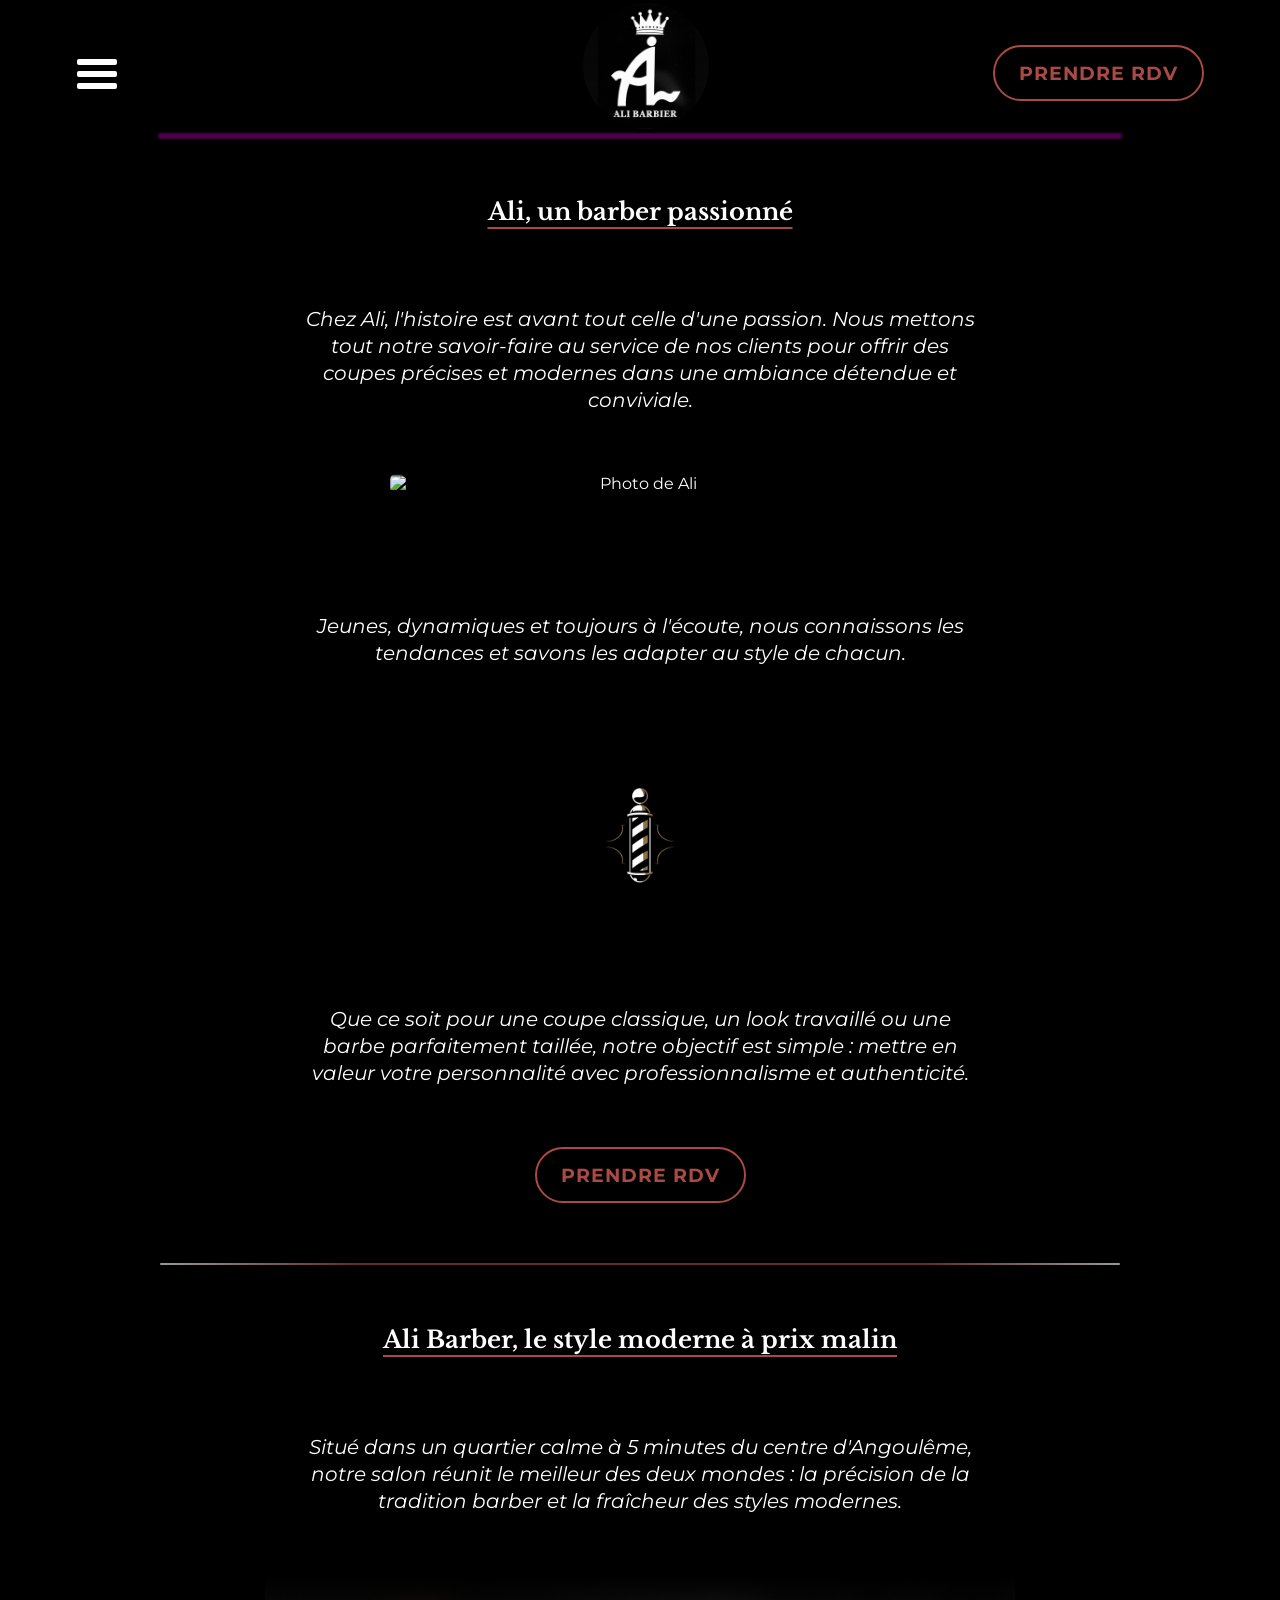
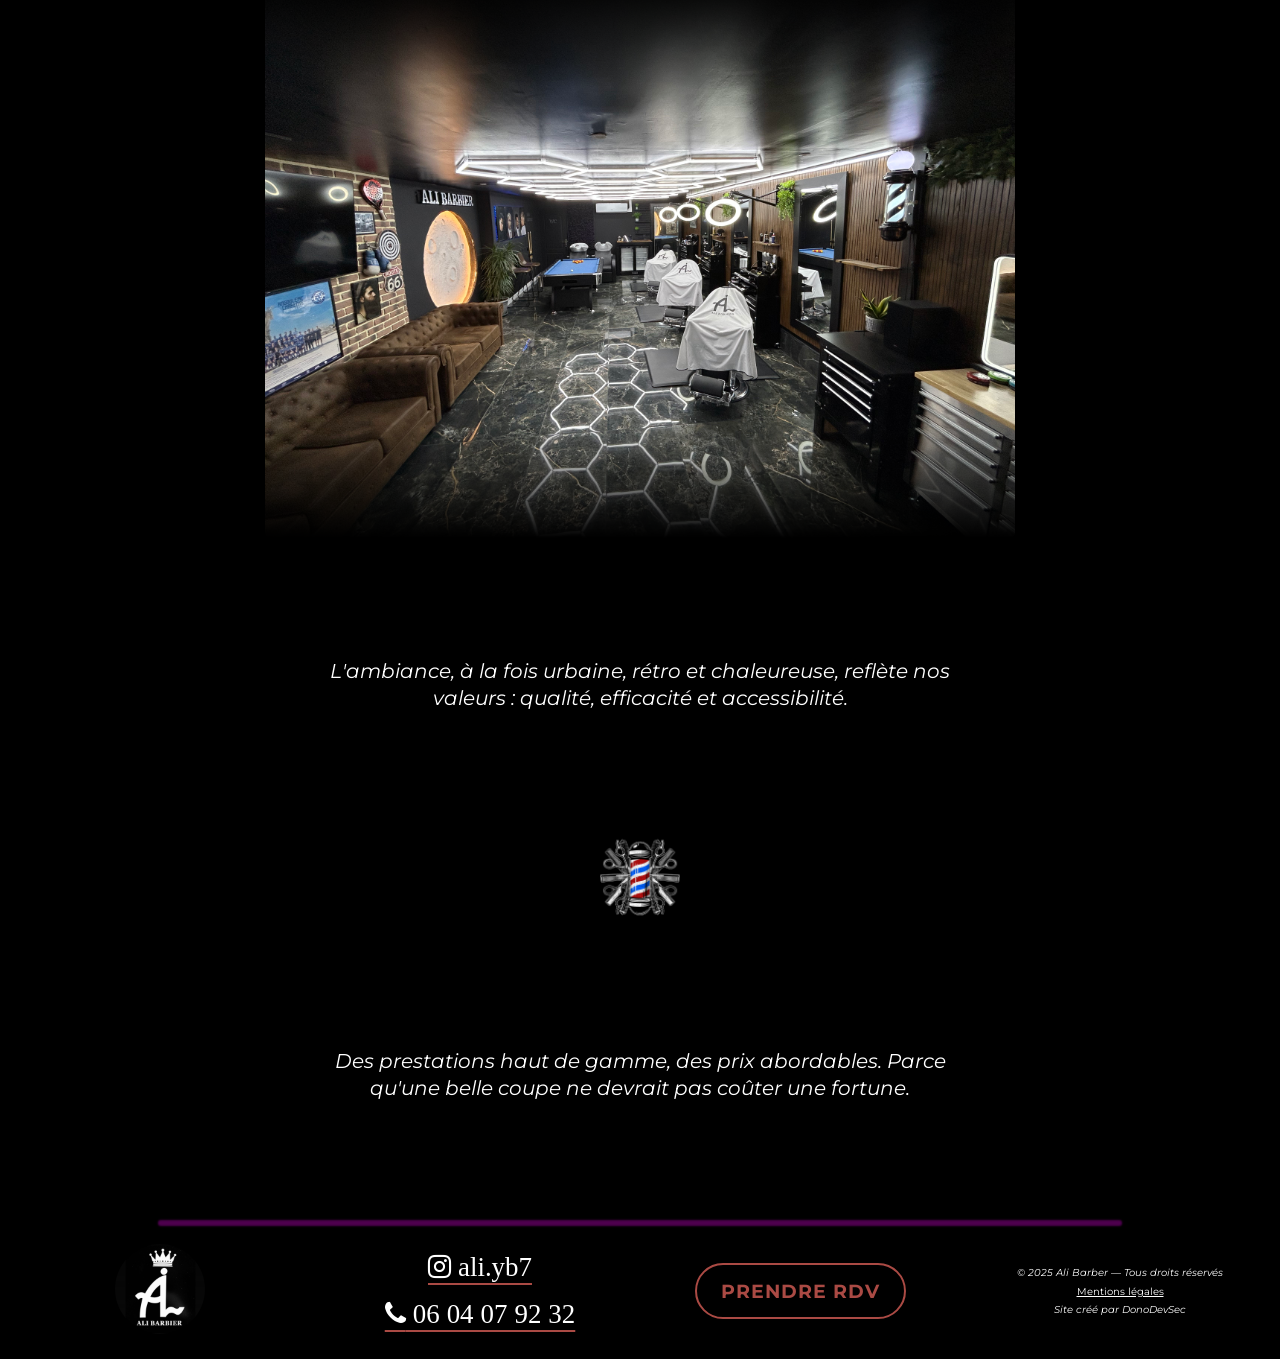
==== ali_about_page.html @ f9a9b449 "Initial website upload" ====
<!DOCTYPE html>
<html lang="fr">
   <head> <meta charset="UTF-8" />
     <meta name="viewport" content="width=device-width, initial-scale=1.0" />
     <link rel="stylesheet" href="ali_about_page.css" />
     <link rel="preconnect" href="https://fonts.googleapis.com"> <link rel="preconnect" href="https://fonts.gstatic.com" crossorigin>
     <link href="https://fonts.googleapis.com/css2?family=Libre+Baskerville:ital,wght@0,400;0,700;1,400&family=Montserrat:ital,wght@0,100..900;1,100..900&display=swap" rel="stylesheet">
     <link rel="stylesheet" href="https://cdnjs.cloudflare.com/ajax/libs/font-awesome/4.7.0/css/font-awesome.min.css"> <title>À propos de nous - ALI BARBER</title> 
  </head> 
  <body>
     <header>
       <div class="header-left">
          <div class="header-empty"></div> 
          <div class="logo-img" > 
            <a href="ali_home_page.html">
            <img src="ALI_LOGO.jpg" id="sticky-logo" alt="Ali Barber Logo"/> 
            </a>
          </div> 
        </div> 
        <div class="head-book-div">
           <a href="ali_contact_page.html"><div class="book-link" id="sticky-link"> PRENDRE RDV </div> </a>
          </div> 
        </div> 
      </header> 
      <div class="section-divider-purple sticky-divider"></div> 

      <main>
         
         <div class="menu-container">
            <div class="hamburger" id="hamburger"> 
                <div></div> 
                <div></div> 
                <div></div> 
            </div> 
            <nav class="dropdown-menu" id="dropdownMenu">
               <a href="ali_home_page.html">Accueil</a>
               <a href="ali_contact_page.html">Prendre rendez-vous</a> 
               <a href="ali_services_page.html">Nos services</a> 
               <a href="#about">À propos</a> 
            </nav> 
          </div> 

        <section class="ali-sec">
          <h1>Ali, un barber passionné</h1>
          <p>Chez Ali, l'histoire est avant tout celle d'une passion. Nous mettons tout notre savoir-faire au service de nos clients pour offrir des coupes précises et modernes dans une ambiance détendue et conviviale.</p>
          <img class="ali-pic" src="https://l450v.alamy.com/450vfr/hnj5b6/tire-de-deux-elegants-homme-posant-ensemble-au-salon-de-coiffure-salon-de-coiffure-avec-client-debout-a-un-barbier-hnj5b6.jpg" alt="Photo de Ali"/> 
          <p> Jeunes, dynamiques et toujours à l'écoute, nous connaissons les tendances et savons les adapter au style de chacun.</p>
          <img class="deco-img" src="BARBER_POLE.png" alt="Ciseaux et rasoirs"/>
          <p>Que ce soit pour une coupe classique, un look travaillé ou une barbe parfaitement taillée, notre objectif est simple : mettre en valeur votre personnalité avec professionnalisme et authenticité.</p>
          <div class="sec-book">
                <a href="ali_contact_page.html"><div class="book-link">Prendre RDV</div></a>
            </div>
        </section>
        <div class="section-divider"></div>

        <section class="salon-sec">
          <h1>Ali Barber, le style moderne à prix malin</h1>
          <p>Situé dans un quartier calme à 5 minutes du centre d'Angoulême, notre salon réunit le meilleur des deux mondes : la précision de la tradition barber et la fraîcheur des styles modernes.</p>
          <img class="ali-pic" src="salon_pic2.jpeg" alt="Photo du salon"/> 
          <p> L'ambiance, à la fois urbaine, rétro et chaleureuse, reflète nos valeurs : qualité, efficacité et accessibilité.</p>
          <img class="deco-img" src="scissors_rasors.png" alt="Ciseaux et rasoirs"/>
          <p>Des prestations haut de gamme, des prix abordables. Parce qu'une belle coupe ne devrait pas coûter une fortune.</p>
        </section>


      </main>
      <div class="section-divider-purple"></div>


      <footer>
        <div class="footer-content">
            <div class="footer-logo">
              <a href="ali_home_page.html"><img src="ALI_LOGO.jpg" alt="Logo Ali Barber" /></a>
                
            </div>
            <div class="footer-contact">
                <h3>
                    <a href="https://www.instagram.com/ali.yb7?utm_source=ig_web_button_share_sheet&igsh=ZDNlZDc0MzIxNw==" target="_blank" class="contact-links">
                        <i class="fa fa-instagram"> ali.yb7</i>
                    </a>
                    
                </h3>
                <h3>
                    <a href="tel:+33604079232" class="contact-links" >
                    <i class="fa fa-phone"> 06 04 07 92 32</i>
                    </a>
                </h3>
            </div>
            <div class="footer-book">
                <a href="ali_contact_page.html"><div class="book-link">Prendre RDV</div></a>
            </div>
            <div class="footer-copyright">
                <p>© 2025 Ali Barber — Tous droits réservés</p>
                <a href="ali_legal_page.html">Mentions légales</a>
                <p>Site créé par DonoDevSec</p>
            </div>
        </div>
      </footer>
    <script src="dd_menu.js"></script>
  </body>
</html>
---- ali_about_page.css ----
:root {
  --purple: #800080;
  --brick-red: #AA4A44;
}

html {
  scroll-behavior: smooth;
}

* {
  box-sizing: border-box;
  padding: 0;
  margin: 0;
}

body {
  font-family: "Montserrat", sans-serif;
  background-color: black;
  color: white;
  overflow-x: hidden;
  width: 100%;
}

/* text "Montserrat", sans-serif; headings "Libre Baskerville", serif; */

h1, h2, h3 {
  font-family: "Libre Baskerville", serif;
  text-decoration: underline;
  text-underline-offset: 20%;
  text-decoration-color: var(--brick-red);
}

a {
  text-decoration: none;
}



/*      ---     HEADER      ---     */


header {
  width: 100%;
  height: 15vh;
  display: flex;
  flex-direction: row;
  justify-content: flex-end;
  align-items: center;
  min-height: 100px;
  position: sticky;
  top: 0;
  background-color: black;
  z-index: 2;
}

.header-left {
  height: 100%;
  width: 33%;
}

.logo-img {
  height: 100%;
  width: 100%;
  display: flex;
  justify-content: center;
  align-items: center;
}

.logo-img img {
  height: 14vh;
  min-height: 100px;
  border-radius: 50%;
  object-fit: contain;
}

.head-book-div {
  height: 100%;
  width: 33%;
  display: flex;
  justify-content: center;
  align-items: center;
}

.head-book-div > .book-link {
  display: none;
}

.head-book-div a {
  display: none;
}

.menu-container {
  position: relative;
  z-index: 1000;
}


.hamburger {
  width: 30px;
  cursor: pointer;
  display: flex;
  flex-direction: column;
  justify-content: space-between;
  height: 20px;
  position: fixed;
  top: 5vh;
  left: 5vh;
  z-index: 1100;
}



.hamburger:active {
  background-color: var(--brick-red);
}

.hamburger div {
  height: 4px;
  background-color: white;
  border-radius: 2px;
}


.dropdown-menu {
  position: fixed;
  top: 2.5vh;
  left: 2.5vh;
  background-color: var(--brick-red);
  border: 1px solid var(--brick-red);
  flex-direction: column;
  padding: 2vh;
  display: flex; 
  z-index: 1090;
  overflow-y: auto;
  padding-top: 6vh;
  opacity: 0;
  transform: translateY(-10px);
  pointer-events: none;
  transition: opacity 0.3s ease, transform 0.3s ease;
  border-radius: 5px;
  font-size: 1.3em;
}

.dropdown-menu a {
  color: white;
  padding: 10px 0;
  text-decoration: none;
  border-bottom: 1px solid rgba(255,255,255,0.1);
  background-color: black;
  padding: 1em;
}

.dropdown-menu a:hover {
  opacity: 0.8;
}

.dropdown-menu a:active {
  background-color: var(--brick-red);
}

.dropdown-menu a:nth-child(4) {
  background-color: var(--brick-red);
  text-shadow: 0px 0px 12px var(--purple);
  border-top: 1px solid white;
  border-bottom: 1px solid white;
  font-weight: bold;
}


.dropdown-menu.show {
  opacity: 1;
  transform: translateY(0);
  pointer-events: auto;
}

.section-divider {
  width: 75%;
  height: 2px;
  background: linear-gradient(to right, white, var(--brick-red) 20% 80%, white);
  margin: 0px auto;
  opacity: 0.6;
  border-radius: 30px;
  z-index: -1;
  position: relative;
}

.section-divider-purple {
  width: 75%;
  height: 2px;
  background: var(--purple);
  margin: 0px auto;
  opacity: 0.6;
  border-radius: 100px;
  box-shadow: 0px 0px 2px 2px var(--purple);
  position: relative;
  z-index: 1;
} 

.sticky-divider {
  position: fixed;
  left: 12.5%;
}

@media (min-width: 768px) and (max-width: 1024px) and (orientation: portrait) {

  .hamburger {
    width: 60px;
    height: 40px;
  }

  .hamburger div {
    height: 6px;
  }
  
  .dropdown-menu {
    font-size: 1.75em;
    padding-top: 8vh;
  }
}

@media (min-width: 1025px) {

  header {
    position: static;
  }

  .sticky-divider {
    position: static;
  }

  .head-book-div > .book-link {
    display: block;
    position: fixed;
    right: 8.5vh;
    top: 5vh;
    z-index: 20;
    background-color: black;
  }

  .head-book-div a {
    display: inline-block;
    position: fixed;
    right: 8.5vh;
    top: 5vh;
    z-index: 20;
    background-color: black;
    border-radius: 30px;
  }

  .hamburger {
    top: 6.5vh;
    left: 8.5vh;
    width: 40px;
    height: 30px;
  }

  .hamburger div {
    height: 6px;

  }

  .dropdown-menu {
    top: 5vh;
    left: 6.5vh;
  }
}



/*         ---        MAIN    SECTION         ---         */



main {
  width: 100%;
  display: flex;
  flex-direction: column;
  justify-content: center;
  align-items: center;
}


.book-link {
  color: var(--brick-red);
  font-weight: 700;
  font-size: 1.2rem;
  text-transform: uppercase;
  letter-spacing: 1px;
  padding: 14px 24px;
  border: 2px solid var(--brick-red);
  border-radius: 30px;
  background-color: transparent;
  transition: all 0.3s ease-in-out;
  text-decoration: none;
  text-align: center;
  width: fit-content;
  max-width: 90vw;
}

.book-link:active {
  opacity: 0.75;
}

.book-link:hover {
  background-color: var(--brick-red);
  color: white;
  transform: scale(1.03);
  box-shadow: 0 0 10px rgba(139, 46, 46, 0.5);
  cursor: pointer;
}

section {
  max-width: 430px;
  text-align: center;
  padding-left: 10px;
  padding-right: 10px;
  padding-top: 60px;
  display: flex;
  flex-direction: column;
  justify-content: center;
  align-items: center;
}

h1 {
  font-size: 1.5em;
  margin-bottom: 20px;
}

p {
  font-size: 1.25em;
  line-height: 1.1em;
  margin-bottom: 20px;
  font-style: italic;
}

.ali-sec p {
  margin-bottom: 60px;
}

.ali-pic {
  width: 90%;
  max-width: 420px;
  -webkit-mask-image: linear-gradient(to bottom, transparent 0%, black 20%, black 80%, transparent 100%);
  mask-image: linear-gradient(to bottom, transparent 0%, black 20%, black 80%, transparent 100%);
  border-radius: 5px;
  z-index: -10;
  margin-bottom: 60px;
}

.sec-book {
  display: flex;
  justify-content: center;
  align-items: center;
  margin-bottom: 60px;
}


.deco-img {
  width: 80px;
  margin: 60px auto;
}

.salon-sec {
  padding-bottom: 60px;
}



@media (min-width: 768px) and (max-width: 1024px) and (orientation: portrait) {

  section {
    min-width: 600px;
  }

  h1 {
    font-size: 2.5em;
    margin-bottom: 40px;
  }

  p {
    font-size: 2em;
    line-height: 1.2em;
  }

  .ali-pic {
    max-width: 85%;
    margin-top: 40px;
    margin-bottom: 60px;
  }

  .sec-book {
    margin-bottom: 40px;
  }
}

@media (min-width: 1025px) {
  .ali-sec > .ali-pic {
    min-width: 500px;
  }

  section {
    min-width: 700px;
  }

  p {
    line-height: 1.35em;
    margin-bottom: 60px;
    margin-top: 60px;
  }

  .salon-sec > .ali-pic {
    min-width: 750px;
  }
}




/*            ---          FOOTER           ---           */


footer {
  height: 45vh;
  width: 100%;
  min-height: 265px;
  margin-top: 40px;
  margin-bottom: 20px;
}

.footer-content {
  display: flex;
  flex-direction: column;
  align-items: center;
  justify-content: space-evenly;
  height: 100%;
  width: 100%;
}

.footer-logo {
  height: 34%;
  width: 100%;
  display: flex;
  justify-content: center;
  align-items: center;
}

.footer-logo img {
  height: 10vh;
  min-height: 65px;
  border-radius: 50%;
  object-fit: contain;
}

.footer-contact {
  height: 29%;
  width: 100%;
  display: flex;
  justify-content: space-evenly;
  align-items: center;
  flex-direction: column;
  text-align: center;
}

.footer-contact i {
  color: white;
  text-decoration: underline;
  text-decoration-color: var(--brick-red);
  font-size: 1.25em;
  margin: 5px;
}

footer h3:hover {
  transform: scale(1.03);
}

footer h3{
  transition: 0.5s;
}

.footer-book {
  height: 29%;
  width: 100%;
  display: flex;
  justify-content: center;
  align-items: center;
}

.footer-copyright {
  width: 100%;
  text-align: center;
  margin: 10px auto;
  font-size: 0.5em;
}

.footer-copyright p {
  margin: 5px;
  font-size: 1.25em;
}

.footer-copyright a {
  color: white;
  font-size: 1.25em;
  text-decoration: underline;
}

.footer-copyright a:active {
  color: var(--brick-red);
}




@media (min-width: 768px) and (max-width: 1024px) and (orientation: portrait) {

  .book-link {
    font-size: 1.75em;
    padding: 20px 36px;
    border-radius: 50px;
    margin-bottom: 50px;
    margin-top: 50px;
  }

  .footer-contact h3 {
    font-size: 2.25em;
  }

  .footer-copyright {
    font-size: 0.75em;
  }
}

@media (min-width: 1025px) {

  footer {
    height: 15vh;
    min-height: 100px;
    padding: 0;
    margin: 0;
  }

  .footer-content {
    flex-direction: row;
    justify-content: center;
    align-items: center;
  }

  .footer-contact {
    font-size: 1.15em;
    display: flex; 
    justify-content: center;
  }

  .footer-contact h3:last-of-type {
    margin-top: 10px;
  }
}
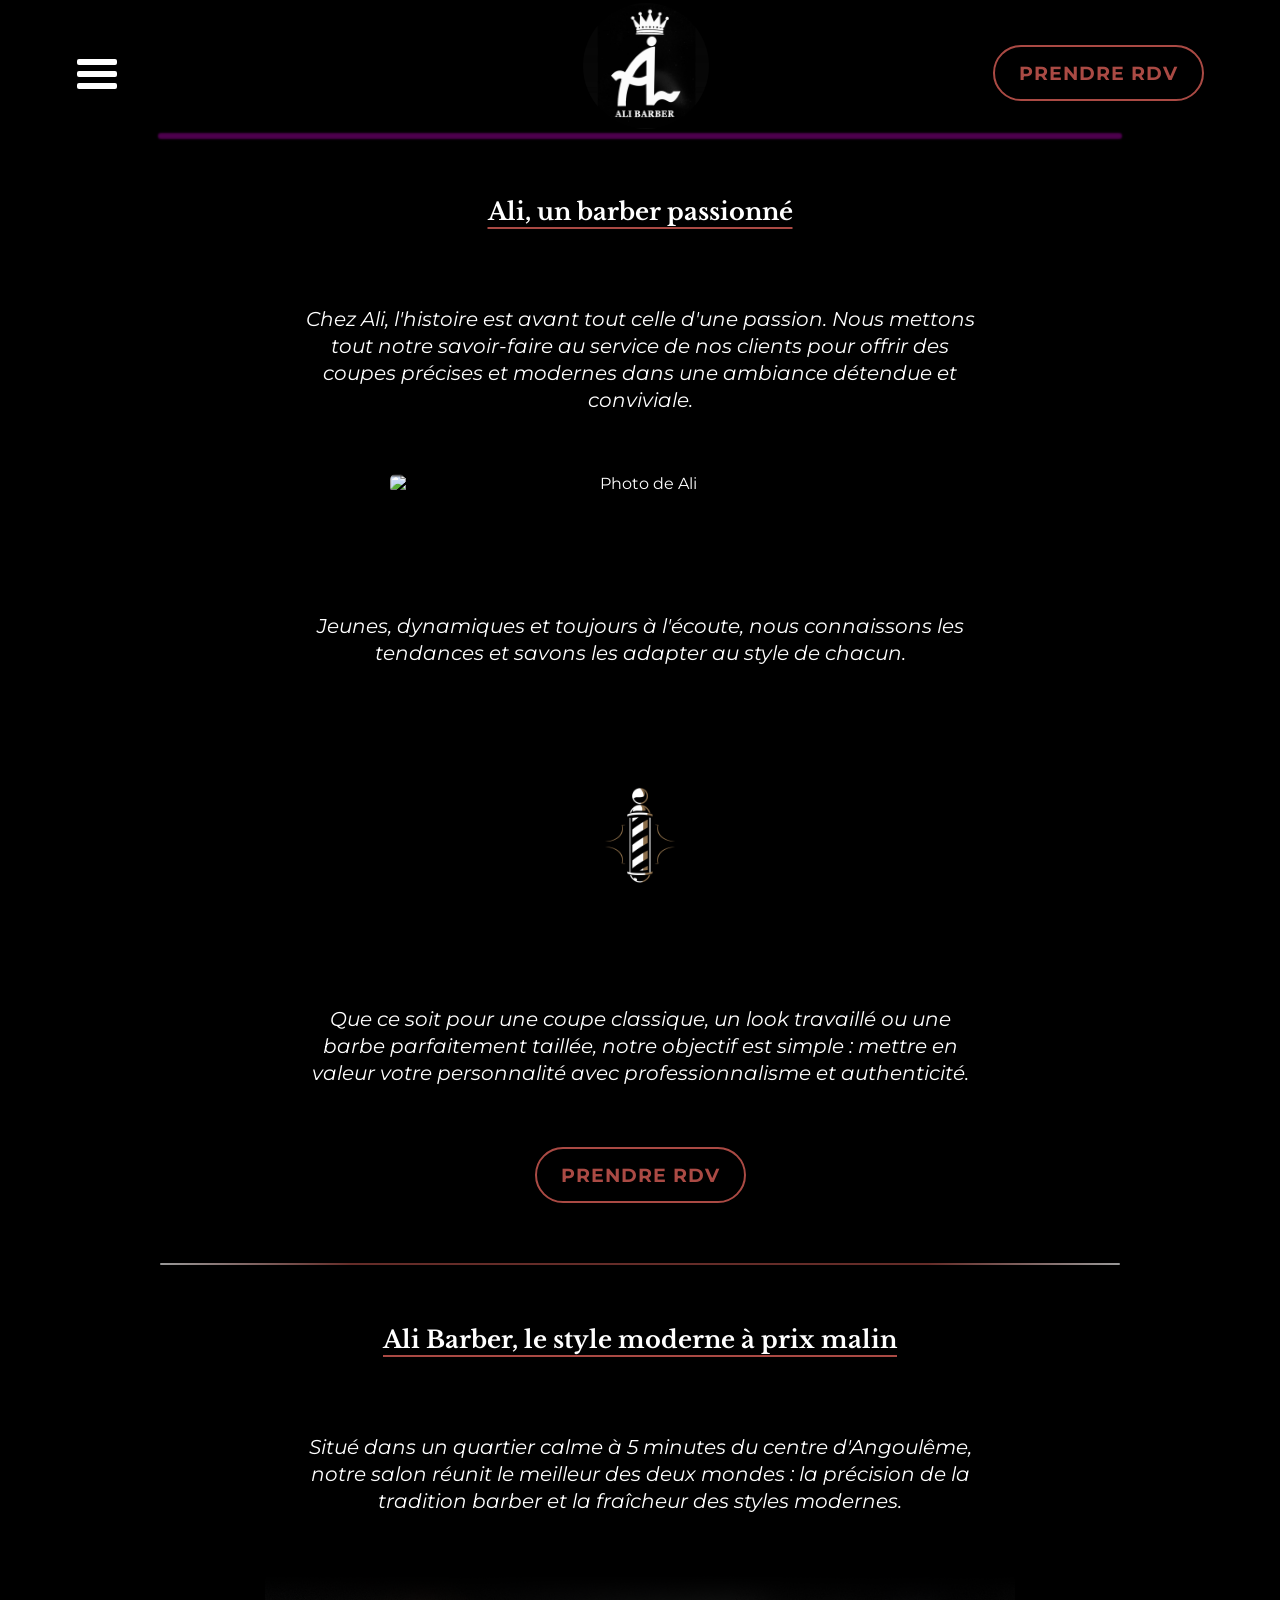
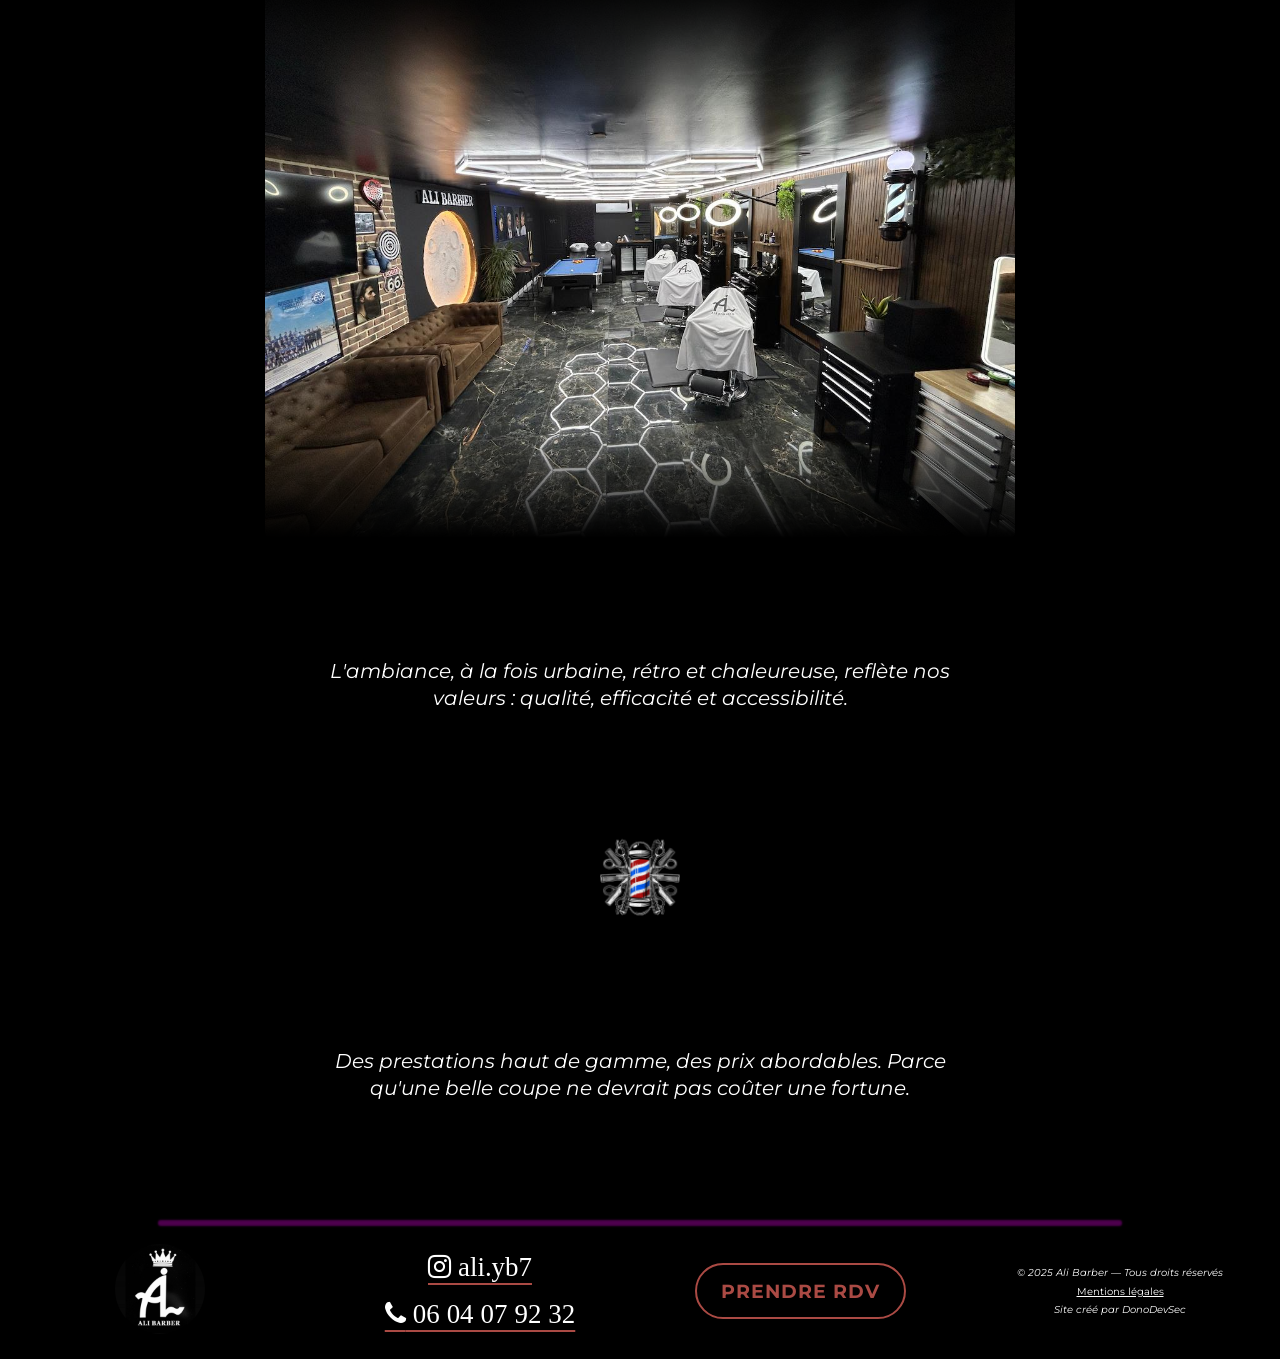
==== commit 362ce0a9: "Refactor image assets and enhance HTML metadata for SEO" ====
--- a/ali_about_page.html
+++ b/ali_about_page.html
@@ -5,7 +5,56 @@
      <link rel="stylesheet" href="ali_about_page.css" />
      <link rel="preconnect" href="https://fonts.googleapis.com"> <link rel="preconnect" href="https://fonts.gstatic.com" crossorigin>
      <link href="https://fonts.googleapis.com/css2?family=Libre+Baskerville:ital,wght@0,400;0,700;1,400&family=Montserrat:ital,wght@0,100..900;1,100..900&display=swap" rel="stylesheet">
-     <link rel="stylesheet" href="https://cdnjs.cloudflare.com/ajax/libs/font-awesome/4.7.0/css/font-awesome.min.css"> <title>À propos de nous - ALI BARBER</title> 
+     <link rel="stylesheet" href="https://cdnjs.cloudflare.com/ajax/libs/font-awesome/4.7.0/css/font-awesome.min.css"> 
+     <title>À propos de nous - ALI BARBER</title> 
+     <meta name="description" content="À propos d’Ali Barber : coiffeur homme et barber spécialiste des coupes modernes, dégradés et soins barbe à Angoulême." />
+     <meta property="og:title" content="Ali Barber - A propos de nous">
+     <meta property="og:description" content="Coupe homme, barbe, dégradés — qualité et précision.">
+     <meta property="og:image" content="ALI_LOGO.jpg">
+     <meta property="og:type" content="website">
+     <script type="application/ld+json">
+        {
+          "@context": "https://schema.org",
+          "@type": "WebPage",
+          "name": "A propos de nous – Ali Barber",
+          "url": "https://dono-dev-3g.github.io/AliBarber-Website/ali_about_page.html",
+          "description": "En savoir plus sur Ali Barber, son parcours, son style de coupe et sa passion pour le métier."
+        }
+     </script>
+     <script type="application/ld+json">
+        {
+        "@context": "https://schema.org",
+        "@type": "Barbershop",
+        "name": "Ali Barber",
+        "image": "https://dono-dev-3g.github.io/AliBarber-Website/ALI_LOGO.jpg",
+        "url": "https://dono-dev-3g.github.io/AliBarber-Website/ali_home_page.html",
+        "telephone": "06 04 07 92 32",
+        "address": {
+            "@type": "PostalAddress",
+            "streetAddress": "38bis route de Paris",
+            "addressLocality": "Gond-Pontouvre",
+            "postalCode": "16160",
+            "addressCountry": "FR"
+        },
+        "sameAs": [
+            "https://www.instagram.com/ali.yb7?utm_source=ig_web_button_share_sheet&igsh=ZDNlZDc0MzIxNw=="
+        ],
+        "openingHoursSpecification": [
+            {
+            "@type": "OpeningHoursSpecification",
+            "dayOfWeek": [
+                "Monday",
+                "Tuesday",
+                "Thursday",
+                "Friday",
+                "Saturday"
+            ],
+            "opens": "09:00",
+            "closes": "17:00"
+            }
+        ]
+        }
+    </script>
   </head> 
   <body>
      <header>
@@ -45,7 +94,7 @@
           <p>Chez Ali, l'histoire est avant tout celle d'une passion. Nous mettons tout notre savoir-faire au service de nos clients pour offrir des coupes précises et modernes dans une ambiance détendue et conviviale.</p>
           <img class="ali-pic" src="https://l450v.alamy.com/450vfr/hnj5b6/tire-de-deux-elegants-homme-posant-ensemble-au-salon-de-coiffure-salon-de-coiffure-avec-client-debout-a-un-barbier-hnj5b6.jpg" alt="Photo de Ali"/> 
           <p> Jeunes, dynamiques et toujours à l'écoute, nous connaissons les tendances et savons les adapter au style de chacun.</p>
-          <img class="deco-img" src="BARBER_POLE.png" alt="Ciseaux et rasoirs"/>
+          <img class="deco-img" src="BARBER_POLE.jpg" alt="Icône barber"/>
           <p>Que ce soit pour une coupe classique, un look travaillé ou une barbe parfaitement taillée, notre objectif est simple : mettre en valeur votre personnalité avec professionnalisme et authenticité.</p>
           <div class="sec-book">
                 <a href="ali_contact_page.html"><div class="book-link">Prendre RDV</div></a>
@@ -56,9 +105,9 @@
         <section class="salon-sec">
           <h1>Ali Barber, le style moderne à prix malin</h1>
           <p>Situé dans un quartier calme à 5 minutes du centre d'Angoulême, notre salon réunit le meilleur des deux mondes : la précision de la tradition barber et la fraîcheur des styles modernes.</p>
-          <img class="ali-pic" src="salon_pic2.jpeg" alt="Photo du salon"/> 
+          <img class="ali-pic" src="salon_pic2.jpg" alt="Photo du salon"/> 
           <p> L'ambiance, à la fois urbaine, rétro et chaleureuse, reflète nos valeurs : qualité, efficacité et accessibilité.</p>
-          <img class="deco-img" src="scissors_rasors.png" alt="Ciseaux et rasoirs"/>
+          <img class="deco-img" src="scissors_rasors.jpg" alt="Ciseaux et rasoirs"/>
           <p>Des prestations haut de gamme, des prix abordables. Parce qu'une belle coupe ne devrait pas coûter une fortune.</p>
         </section>
 
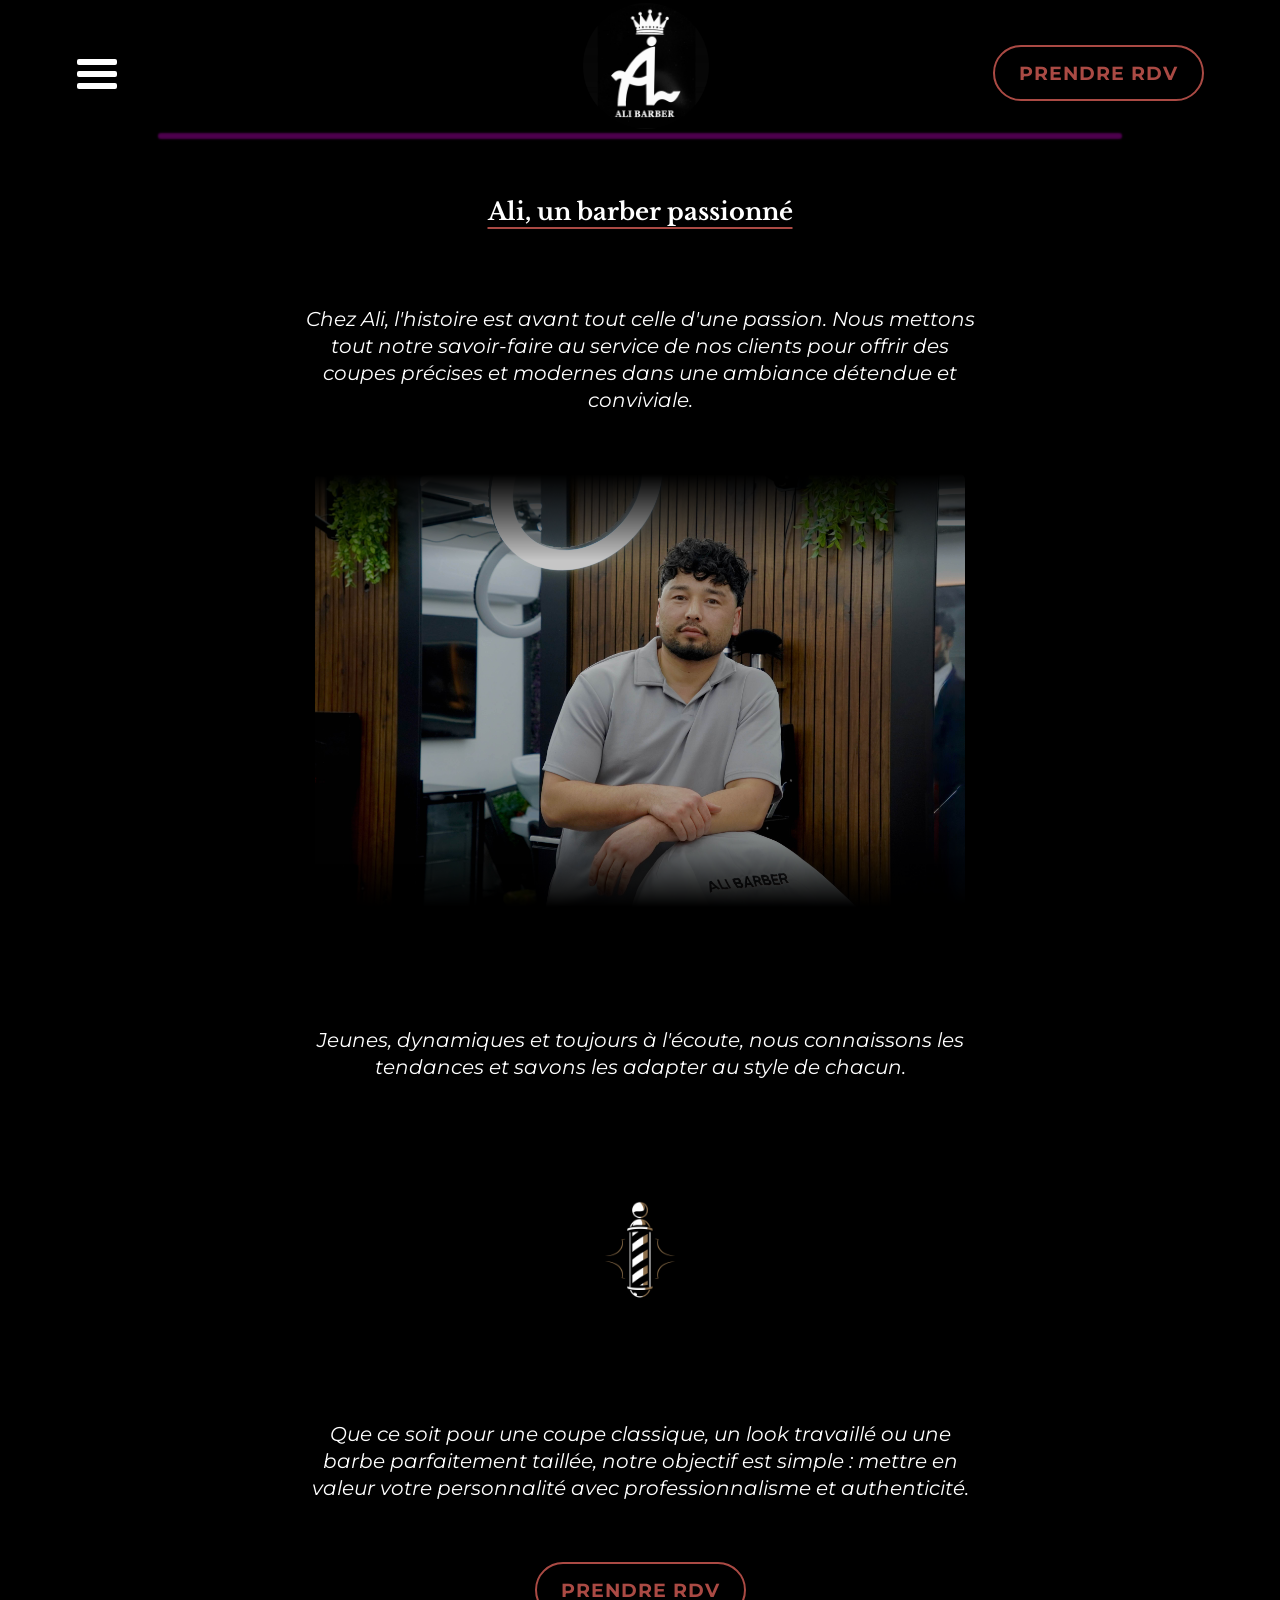
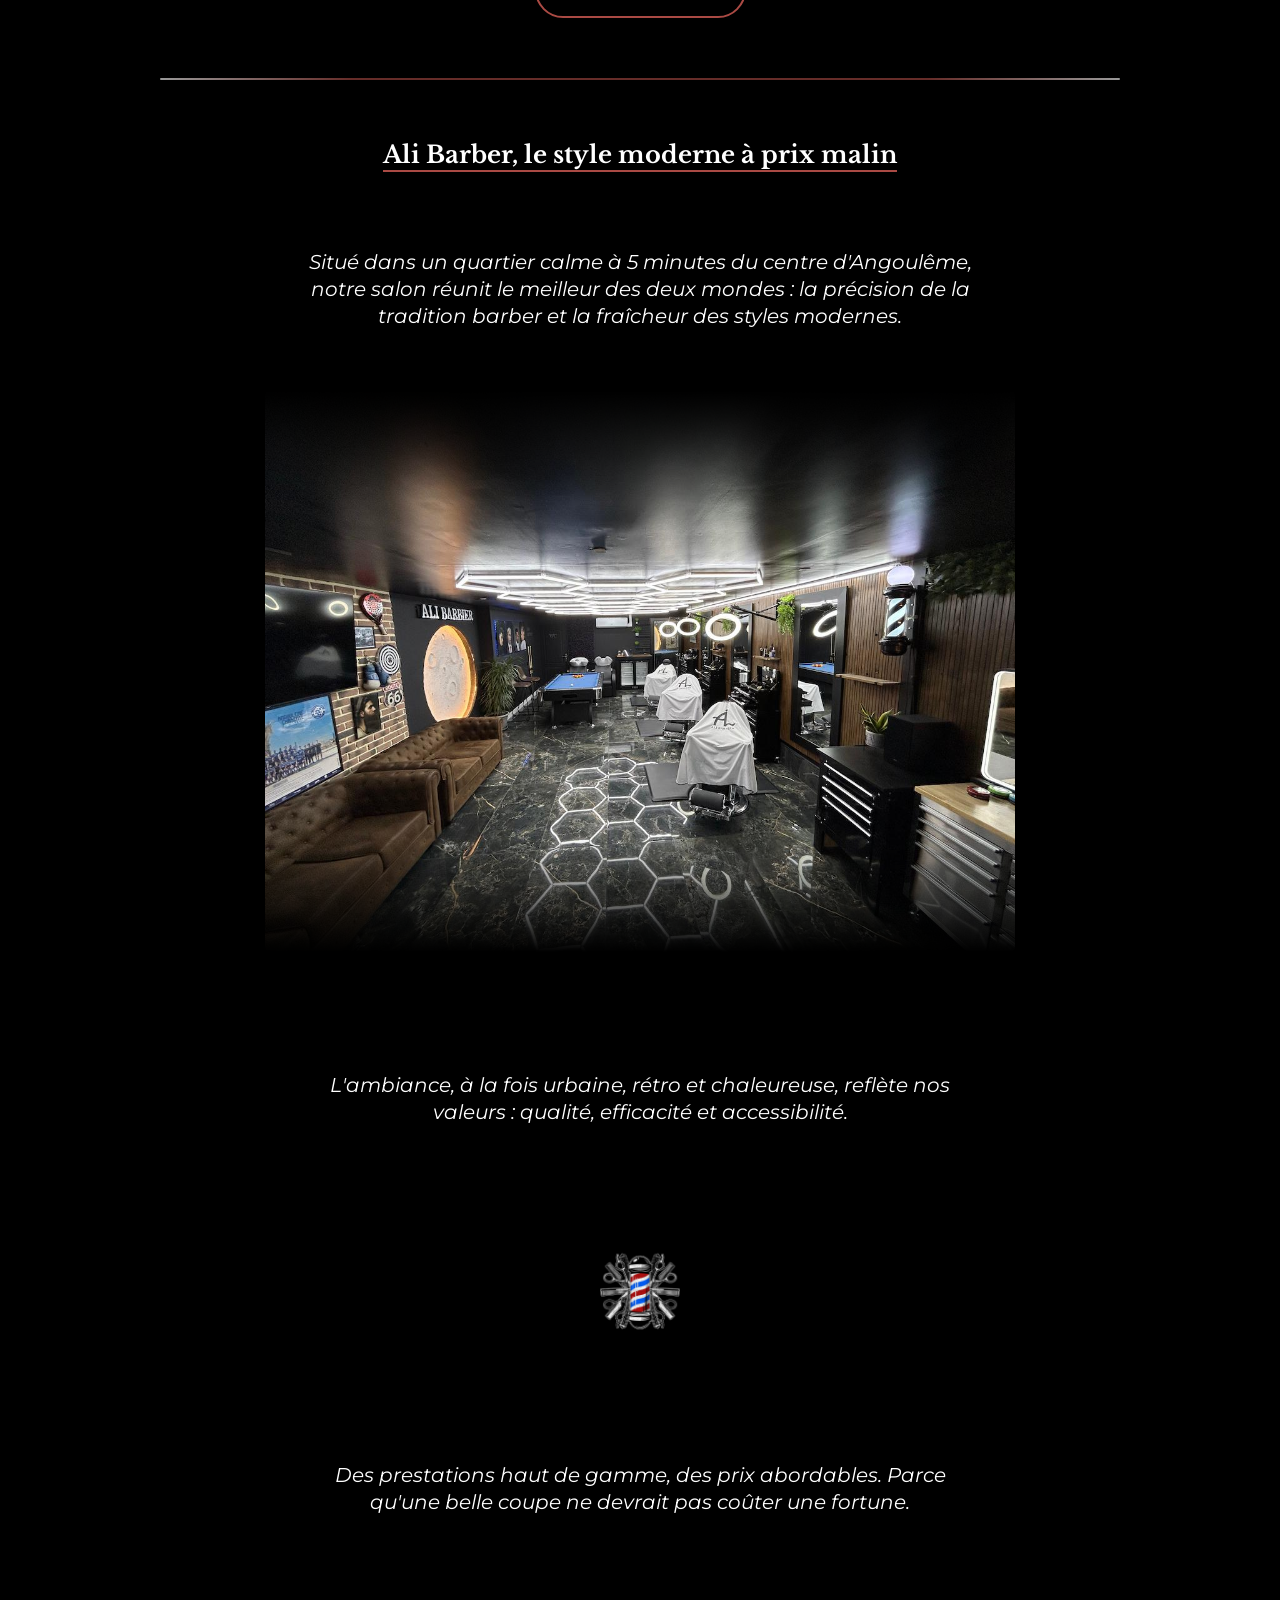
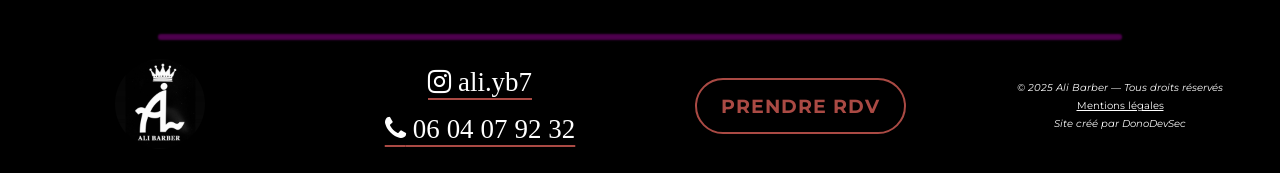
==== commit 3d3dca0d: "Ali pic added to about section" ====
--- a/ali_about_page.html
+++ b/ali_about_page.html
@@ -10,7 +10,7 @@
      <meta name="description" content="À propos d’Ali Barber : coiffeur homme et barber spécialiste des coupes modernes, dégradés et soins barbe à Angoulême." />
      <meta property="og:title" content="Ali Barber - A propos de nous">
      <meta property="og:description" content="Coupe homme, barbe, dégradés — qualité et précision.">
-     <meta property="og:image" content="ALI_LOGO.jpg">
+     <meta property="og:image" content="https://dono-dev-3g.github.io/AliBarber-Website/ALI_LOGO.jpg">
      <meta property="og:type" content="website">
      <script type="application/ld+json">
         {
@@ -27,7 +27,7 @@
         "@type": "Barbershop",
         "name": "Ali Barber",
         "image": "https://dono-dev-3g.github.io/AliBarber-Website/ALI_LOGO.jpg",
-        "url": "https://dono-dev-3g.github.io/AliBarber-Website/ali_home_page.html",
+        "url": "https://dono-dev-3g.github.io/AliBarber-Website/index.html",
         "telephone": "06 04 07 92 32",
         "address": {
             "@type": "PostalAddress",
@@ -45,6 +45,7 @@
             "dayOfWeek": [
                 "Monday",
                 "Tuesday",
+                "Wednesday",
                 "Thursday",
                 "Friday",
                 "Saturday"
@@ -61,7 +62,7 @@
        <div class="header-left">
           <div class="header-empty"></div> 
           <div class="logo-img" > 
-            <a href="ali_home_page.html">
+            <a href="index.html">
             <img src="ALI_LOGO.jpg" id="sticky-logo" alt="Ali Barber Logo"/> 
             </a>
           </div> 
@@ -69,7 +70,7 @@
         <div class="head-book-div">
            <a href="ali_contact_page.html"><div class="book-link" id="sticky-link"> PRENDRE RDV </div> </a>
           </div> 
-        </div> 
+
       </header> 
       <div class="section-divider-purple sticky-divider"></div> 
 
@@ -82,7 +83,7 @@
                 <div></div> 
             </div> 
             <nav class="dropdown-menu" id="dropdownMenu">
-               <a href="ali_home_page.html">Accueil</a>
+               <a href="index.html">Accueil</a>
                <a href="ali_contact_page.html">Prendre rendez-vous</a> 
                <a href="ali_services_page.html">Nos services</a> 
                <a href="#about">À propos</a> 
@@ -92,7 +93,7 @@
         <section class="ali-sec">
           <h1>Ali, un barber passionné</h1>
           <p>Chez Ali, l'histoire est avant tout celle d'une passion. Nous mettons tout notre savoir-faire au service de nos clients pour offrir des coupes précises et modernes dans une ambiance détendue et conviviale.</p>
-          <img class="ali-pic" src="https://l450v.alamy.com/450vfr/hnj5b6/tire-de-deux-elegants-homme-posant-ensemble-au-salon-de-coiffure-salon-de-coiffure-avec-client-debout-a-un-barbier-hnj5b6.jpg" alt="Photo de Ali"/> 
+          <img class="ali-pic" src="ali_pic.jpeg" alt="Photo de Ali"/> 
           <p> Jeunes, dynamiques et toujours à l'écoute, nous connaissons les tendances et savons les adapter au style de chacun.</p>
           <img class="deco-img" src="BARBER_POLE.jpg" alt="Icône barber"/>
           <p>Que ce soit pour une coupe classique, un look travaillé ou une barbe parfaitement taillée, notre objectif est simple : mettre en valeur votre personnalité avec professionnalisme et authenticité.</p>
@@ -119,7 +120,7 @@
       <footer>
         <div class="footer-content">
             <div class="footer-logo">
-              <a href="ali_home_page.html"><img src="ALI_LOGO.jpg" alt="Logo Ali Barber" /></a>
+              <a href="index.html"><img src="ALI_LOGO.jpg" alt="Logo Ali Barber" /></a>
                 
             </div>
             <div class="footer-contact">
--- a/ali_about_page.css
+++ b/ali_about_page.css
@@ -395,7 +395,7 @@
 
 @media (min-width: 1025px) {
   .ali-sec > .ali-pic {
-    min-width: 500px;
+    min-width: 650px;
   }
 
   section {
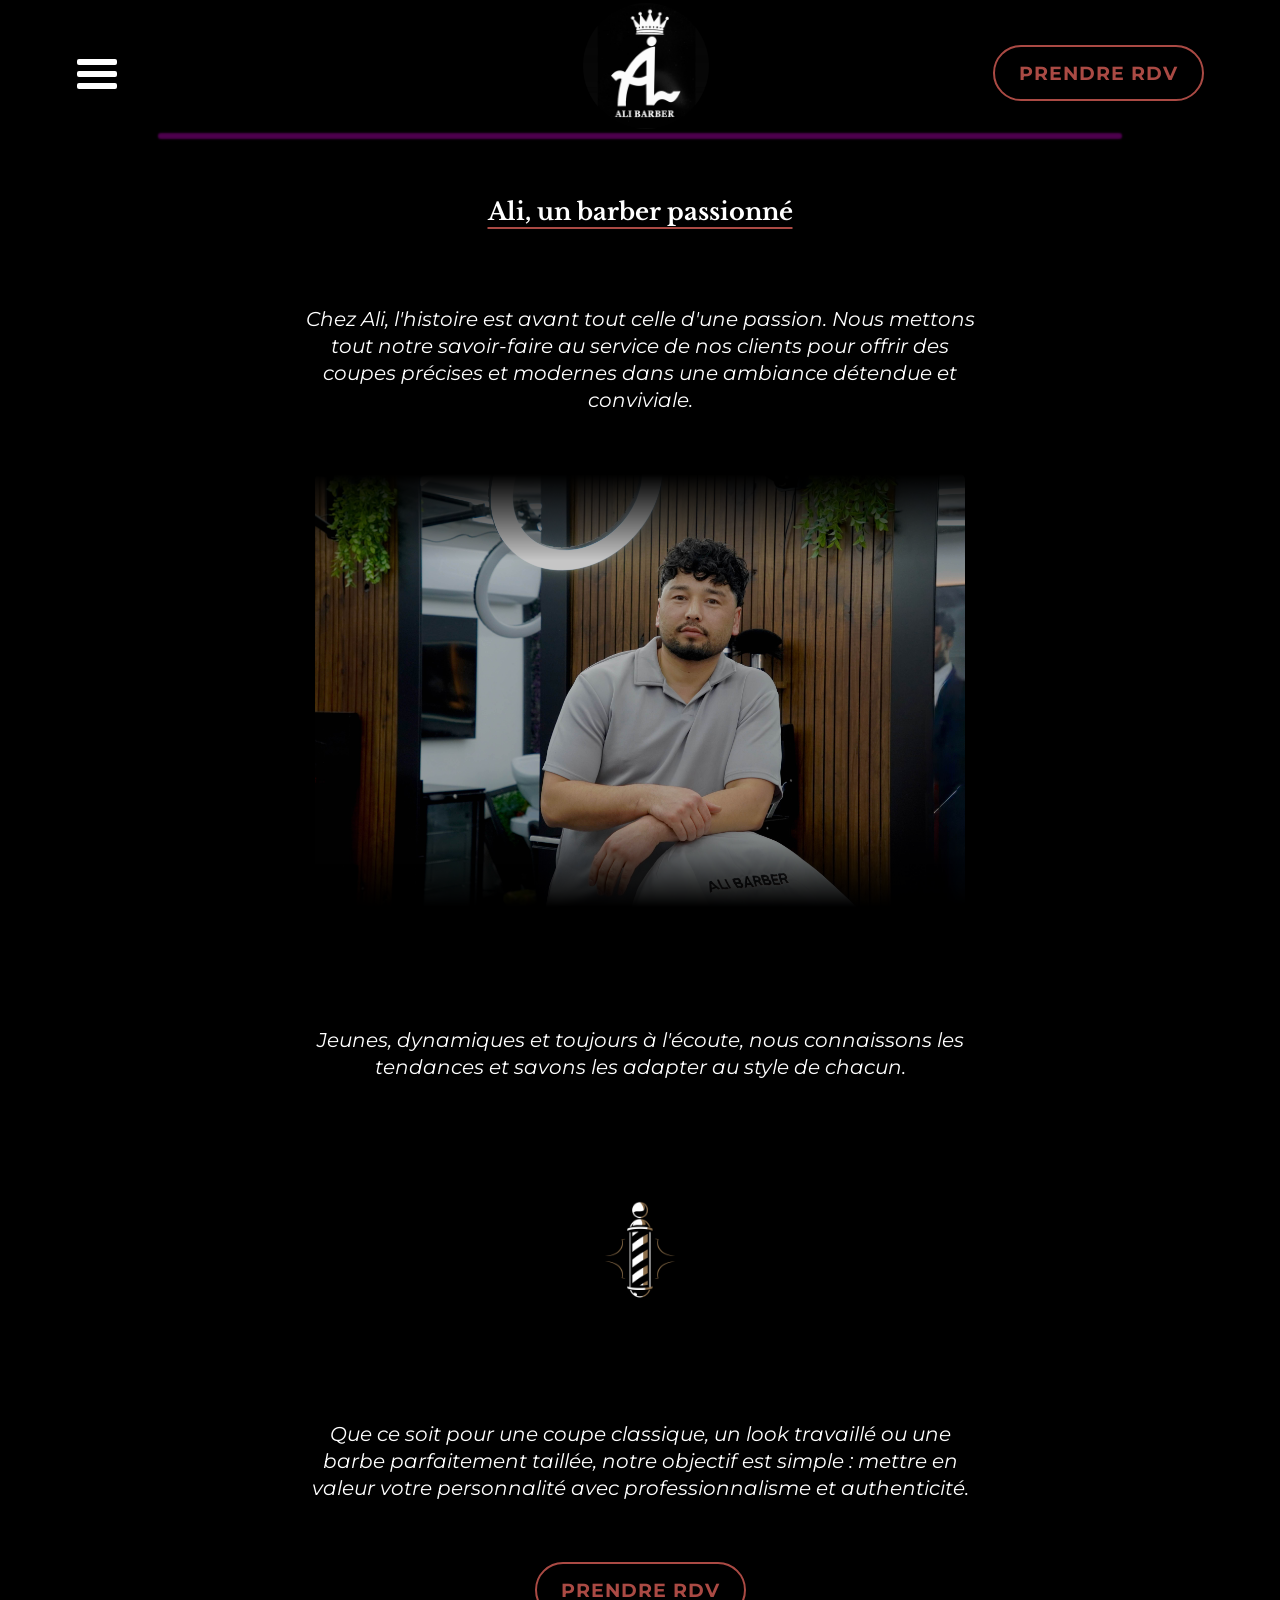
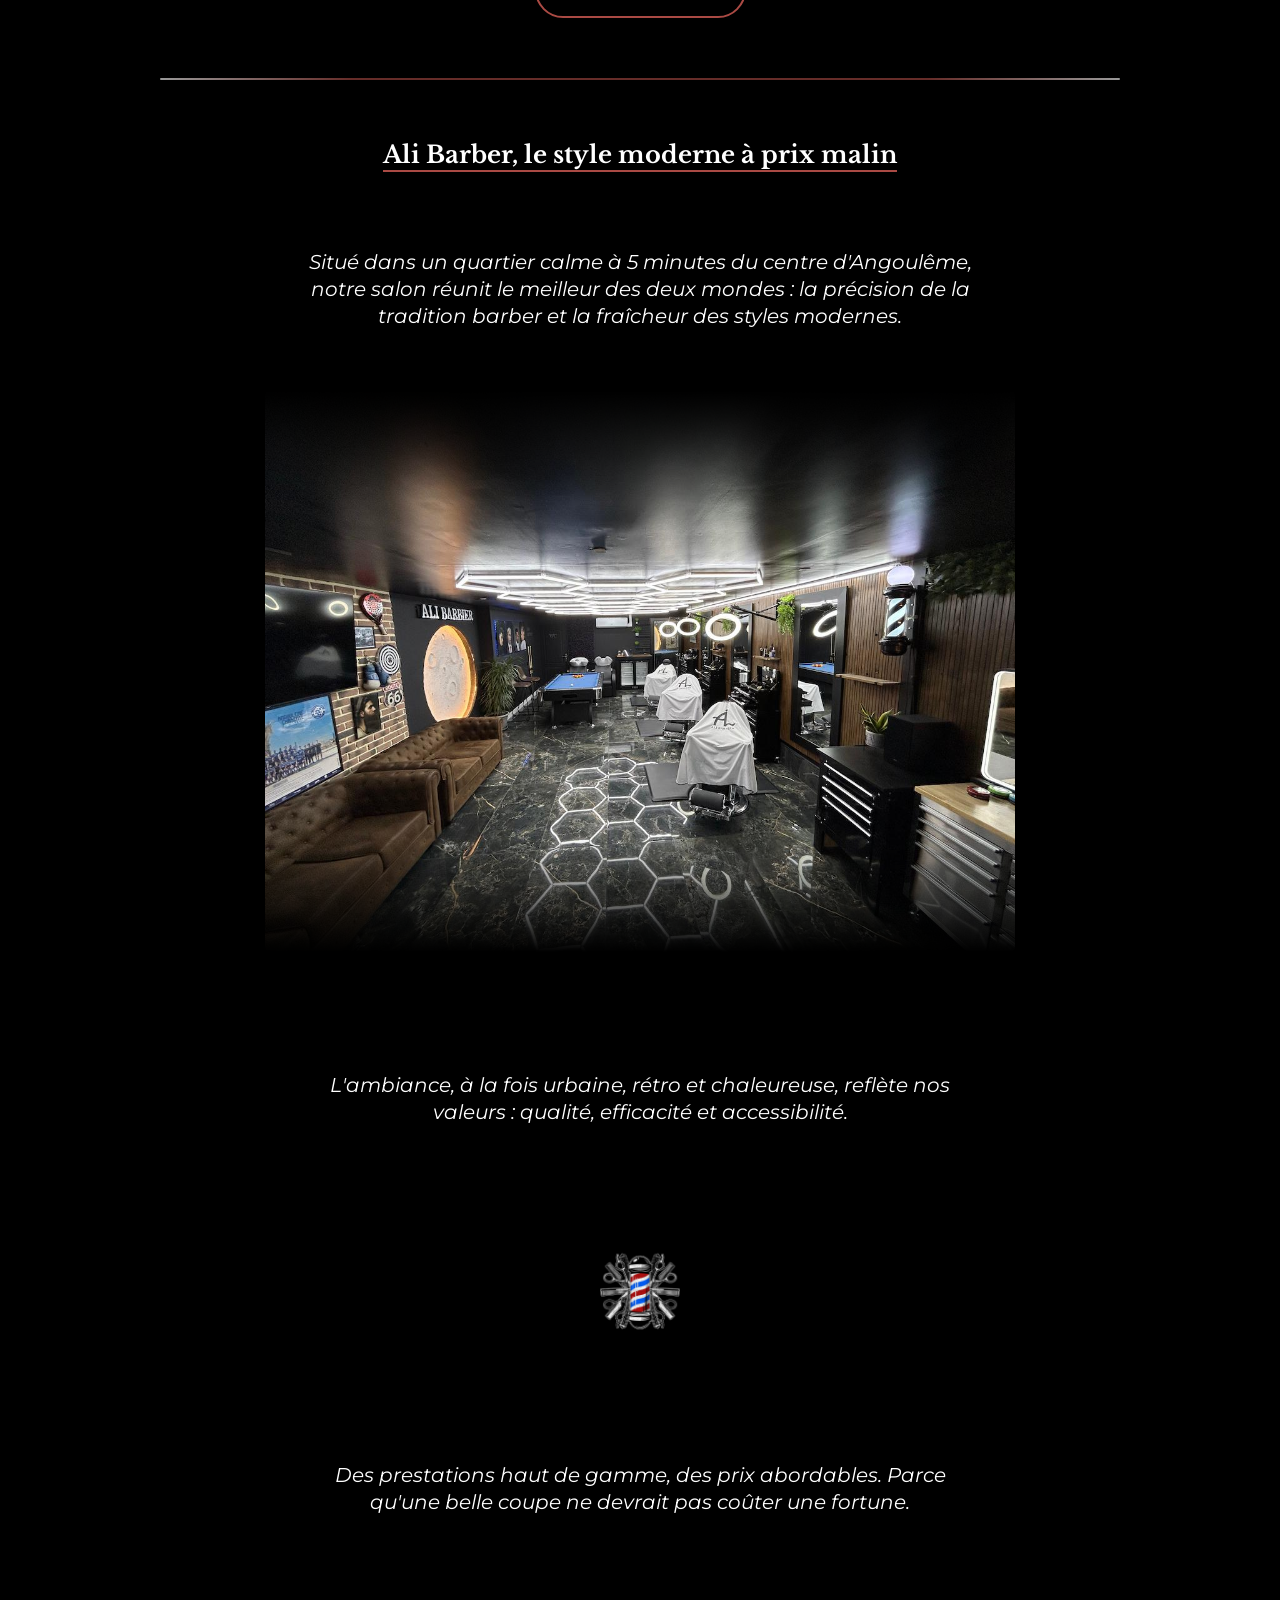
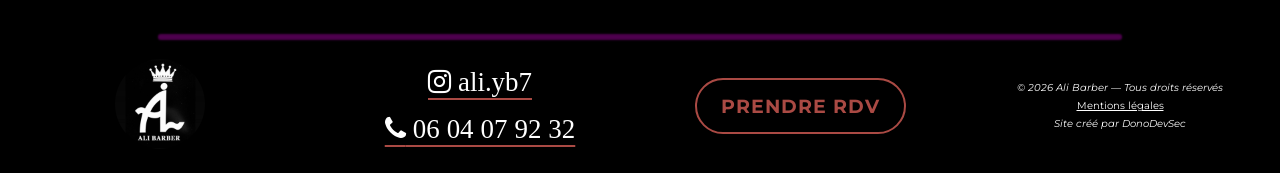
==== commit a561f692: "Sitemap, SEO and details arranged" ====
--- a/ali_about_page.html
+++ b/ali_about_page.html
@@ -10,14 +10,14 @@
      <meta name="description" content="À propos d’Ali Barber : coiffeur homme et barber spécialiste des coupes modernes, dégradés et soins barbe à Angoulême." />
      <meta property="og:title" content="Ali Barber - A propos de nous">
      <meta property="og:description" content="Coupe homme, barbe, dégradés — qualité et précision.">
-     <meta property="og:image" content="https://dono-dev-3g.github.io/AliBarber-Website/ALI_LOGO.jpg">
+     <meta property="og:image" content="https://alibarbershop.fr/ALI_LOGO.jpg">
      <meta property="og:type" content="website">
      <script type="application/ld+json">
         {
           "@context": "https://schema.org",
           "@type": "WebPage",
           "name": "A propos de nous – Ali Barber",
-          "url": "https://dono-dev-3g.github.io/AliBarber-Website/ali_about_page.html",
+          "url": "https://alibarbershop.fr/ali_about_page.html",
           "description": "En savoir plus sur Ali Barber, son parcours, son style de coupe et sa passion pour le métier."
         }
      </script>
@@ -26,8 +26,8 @@
         "@context": "https://schema.org",
         "@type": "Barbershop",
         "name": "Ali Barber",
-        "image": "https://dono-dev-3g.github.io/AliBarber-Website/ALI_LOGO.jpg",
-        "url": "https://dono-dev-3g.github.io/AliBarber-Website/index.html",
+        "image": "https://alibarbershop.fr/ALI_LOGO.jpg",
+        "url": "https://alibarbershop.fr/index.html",
         "telephone": "06 04 07 92 32",
         "address": {
             "@type": "PostalAddress",
@@ -140,7 +140,7 @@
                 <a href="ali_contact_page.html"><div class="book-link">Prendre RDV</div></a>
             </div>
             <div class="footer-copyright">
-                <p>© 2025 Ali Barber — Tous droits réservés</p>
+                <p>© 2026 Ali Barber — Tous droits réservés</p>
                 <a href="ali_legal_page.html">Mentions légales</a>
                 <p>Site créé par DonoDevSec</p>
             </div>
